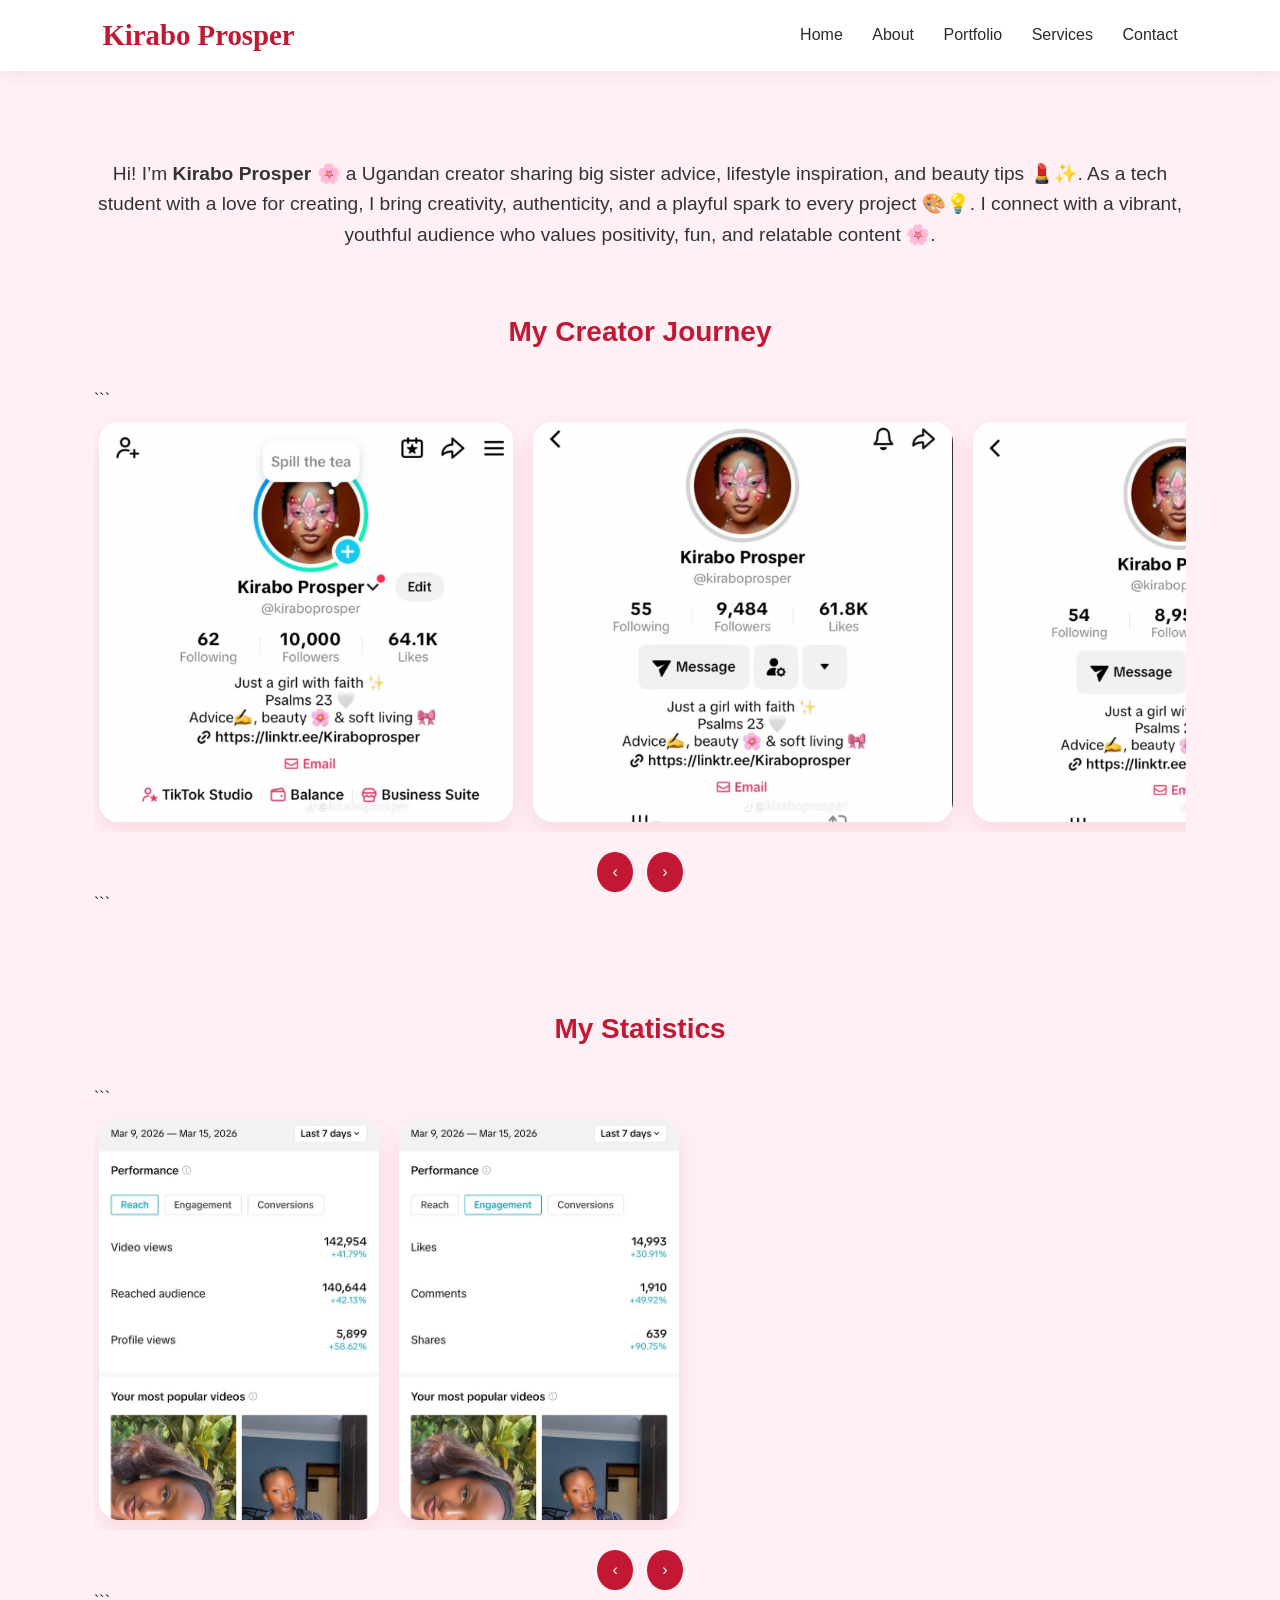
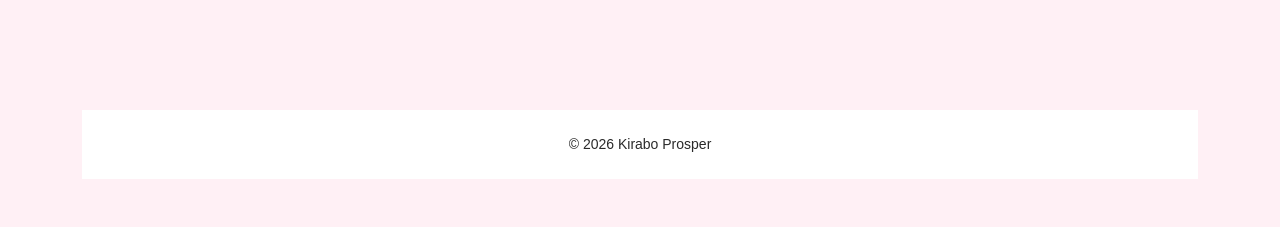
==== about.html @ 95d3f503 "Add files via upload" ====
<!DOCTYPE html>

<html lang="en">
<head>
<meta charset="UTF-8">
<meta name="viewport" content="width=device-width, initial-scale=1.0">
<title>About | Kirabo Prosper</title>

<!-- Bootstrap CSS -->

<link href="https://cdn.jsdelivr.net/npm/bootstrap@5.3.2/dist/css/bootstrap.min.css" rel="stylesheet">

<link rel="stylesheet" href="style.css">


</head>

<body>

<!-- NAVBAR -->
<nav>
    <h2>Kirabo Prosper</h2>
    <div>
        <a href="index.html">Home</a>
        <a href="about.html">About</a>
        <a href="portfolio.html">Portfolio</a>
        <a href="services.html">Services</a>
        <a href="contact.html">Contact</a>
    </div>
</nav>

<!-- STORY SECTION -->

<section class="container py-5">
    <h2 class="section-title"></h2>

<p style="font-size:1.2rem; color:#333; text-align:center; line-height:1.6; animation: fadeIn 2s ease; margin-top:20px;">
  Hi! I’m <strong>Kirabo Prosper</strong> 🌸 a  Ugandan creator sharing big sister advice, lifestyle inspiration, and beauty tips 💄✨. As a tech student with a love for creating, I bring creativity, authenticity, and a playful spark to every project 🎨💡. I connect with a vibrant, youthful audience who values positivity, fun, and relatable content 🌸.
</p>

<style>
  @keyframes fadeIn {
    0% { opacity: 0; transform: translateY(20px); }
    100% { opacity: 1; transform: translateY(0); }
  }
</style>
<!-- GROWTH CAROUSEL -->

<section class="container py-5">
    <h2 class="section-title">My Creator Journey</h2>

```
<div class="insta-carousel" id="growthCarousel">

    <div class="insta-card">
        <img src="images/WhatsApp Image 2026-03-17 at 17.07.10 (1).jpeg">
    </div>

    <div class="insta-card">
        <img src="images/WhatsApp Image 2026-03-17 at 17.07.09 (3).jpeg">
    </div>

    <div class="insta-card">
        <img src="images/WhatsApp Image 2026-03-17 at 17.07.09 (2).jpeg">
    </div>

    <div class="insta-card">
        <img src="images/WhatsApp Image 2026-03-17 at 17.07.09 (1).jpeg">
    </div>

    <div class="insta-card">
        <img src="images/WhatsApp Image 2026-03-17 at 17.07.08.jpeg">
    </div>
    <div class="insta-card">
        <img src="images/WhatsApp Image 2026-03-17 at 17.07.08 (2).jpeg">
    </div>

</div>

<div class="carousel-controls">
    <button onclick="scrollCarousel('growthCarousel', -1)">‹</button>
    <button onclick="scrollCarousel('growthCarousel', 1)">›</button>
</div>
```

</section>

<!-- STATISTICS CAROUSEL -->

<section class="container py-5">
    <h2 class="section-title">My Statistics</h2>

```
<div class="insta-carousel" id="statsCarousel">

    <div class="insta-card">
        <img src="images/WhatsApp Image 2026-03-17 at 17.33.01.jpeg">
    </div>

    <div class="insta-card">
        <img src="images/WhatsApp Image 2026-03-17 at 17.33.08.jpeg">
    </div>

</div>

<div class="carousel-controls">
    <button onclick="scrollCarousel('statsCarousel', -1)">‹</button>
    <button onclick="scrollCarousel('statsCarousel', 1)">›</button>
</div>
```

</section>

<footer class="text-center py-4 bg-white mt-5">
© 2026 Kirabo Prosper
</footer>

<!-- Bootstrap JS -->

<script src="https://cdn.jsdelivr.net/npm/bootstrap@5.3.2/dist/js/bootstrap.bundle.min.js"></script>

<script>
function scrollCarousel(id, direction) {
    const carousel = document.getElementById(id);
    const scrollAmount = 300;
    carousel.scrollBy({
        left: direction * scrollAmount,
        behavior: "smooth"
    });
}
</script>
<script src="script.js"></script>
</body>
</html>
---- style.css ----
:root {
    --cherry: #C21833;
    --soft-pink: #FFF0F5;
    --blush: #F8C8D8;
    --white: #ffffff;
    --text-dark: #2a2a2a;
}

* {
    margin: 0;
    padding: 0;
    box-sizing: border-box;
    font-family: 'Poppins', sans-serif;
}

body {
    background: var(--soft-pink);
    color: var(--text-dark);
}

/* NAVBAR */
nav {
    background: var(--white);
    padding: 18px 8%;
    display: flex;
    justify-content: space-between;
    align-items: center;
    box-shadow: 0 5px 15px rgba(0,0,0,0.05);
}

nav h2 {
   
    color: #C21833;;font-family: 'Playfair Display', serif;
    font-size: 1.8rem;
    font-weight: 700; /* cherry red */
    margin: 0; animation: fadeDown 1s ease;
}



nav a {
    text-decoration: none;
    color: var(--text-dark);
    margin-left: 25px;
    font-weight: 500;
}

nav a:hover {
    color: var(--cherry);
}
/* BANNER IMAGE */
.banner {
    width: 100%;
    overflow: hidden;
}

.banner img {
    width: 100%;
    height: auto;
    display: block;
}
/* HERO */
.hero {
    background: linear-gradient(135deg, var(--blush), var(--white));
    text-align: center;
    padding: 100px 20px;
}

.hero h1 {
    font-size: 42px;
    color: var(--cherry);
}

.hero p {
    margin-top: 15px;
    font-size: 18px;
}

.btn {
    display: inline-block;
    margin-top: 25px;
    padding: 14px 30px;
    border-radius: 50px;
    background: var(--cherry);
    color: white;
    text-decoration: none;
    transition: 0.3s ease;
}

.btn:hover {
    background: #9e1428;
}

/* SECTION */
.section {
    padding: 80px 8%;
}

.section-title {
    text-align: center;
    color: var(--cherry);
    font-size: 28px;
    margin-bottom: 40px;
}

/* CARD GRID */
.grid {
    display: grid;
    grid-template-columns: repeat(auto-fit, minmax(260px, 1fr));
    gap: 25px;
}

.card {
    background: var(--white);
    padding: 30px;
    border-radius: 20px;
    box-shadow: 0 10px 25px rgba(194,24,51,0.08);
    transition: 0.3s ease;
}

.card:hover {
    transform: translateY(-5px);
}

/* FOOTER */
footer {
    text-align: center;
    padding: 30px;
    background: var(--white);
    margin-top: 40px;
    font-size: 14px;
}
/* CAROUSEL */
.carousel-container {
    position: relative;
    overflow: hidden;
}

.carousel-track {
    display: flex;
    transition: transform 0.5s ease;
}

.carousel-item {
    min-width: 100%;
    background: white;
    padding: 40px;
    border-radius: 20px;
    box-shadow: 0 10px 25px rgba(194,24,51,0.08);
    text-align: center;
}

.carousel-item img {
    width: 100%;
    border-radius: 15px;
}

.carousel-btn {
    position: absolute;
    top: 50%;
    transform: translateY(-50%);
    background: #C21833;
    color: white;
    border: none;
    padding: 10px 15px;
    cursor: pointer;
    border-radius: 50%;
}

.carousel-btn.left { left: 10px; }
.carousel-btn.right { right: 10px; }

@media (max-width: 768px) {
    .carousel-item {
        padding: 20px;
    }
}
/* Section Title */
.section-title {
    color: var(--cherry);
    font-weight: 600;
    margin-bottom: 40px;
    text-align: center;
}

/* Instagram Style Carousel */
.insta-carousel {
    display: flex;
    gap: 20px;
    overflow-x: auto;
    scroll-behavior: smooth;
    padding: 10px 5px;
}

.insta-carousel::-webkit-scrollbar {
    display: none;
}

.insta-card {
    min-width: 280px;
    flex: 0 0 auto;
    border-radius: 20px;
    overflow: hidden;
    background: white;
    box-shadow: 0 10px 25px rgba(194,24,51,0.1);
}

.insta-card img {
    width: 100%;
    height: 400px;
    object-fit: cover;
}


.carousel-controls {
    text-align: center;
    margin-top: 20px;
}

.carousel-controls button {
    background: var(--cherry);
    color: white;
    border: none;
    padding: 8px 15px;
    margin: 0 5px;
    border-radius: 50%;
    cursor: pointer;
}
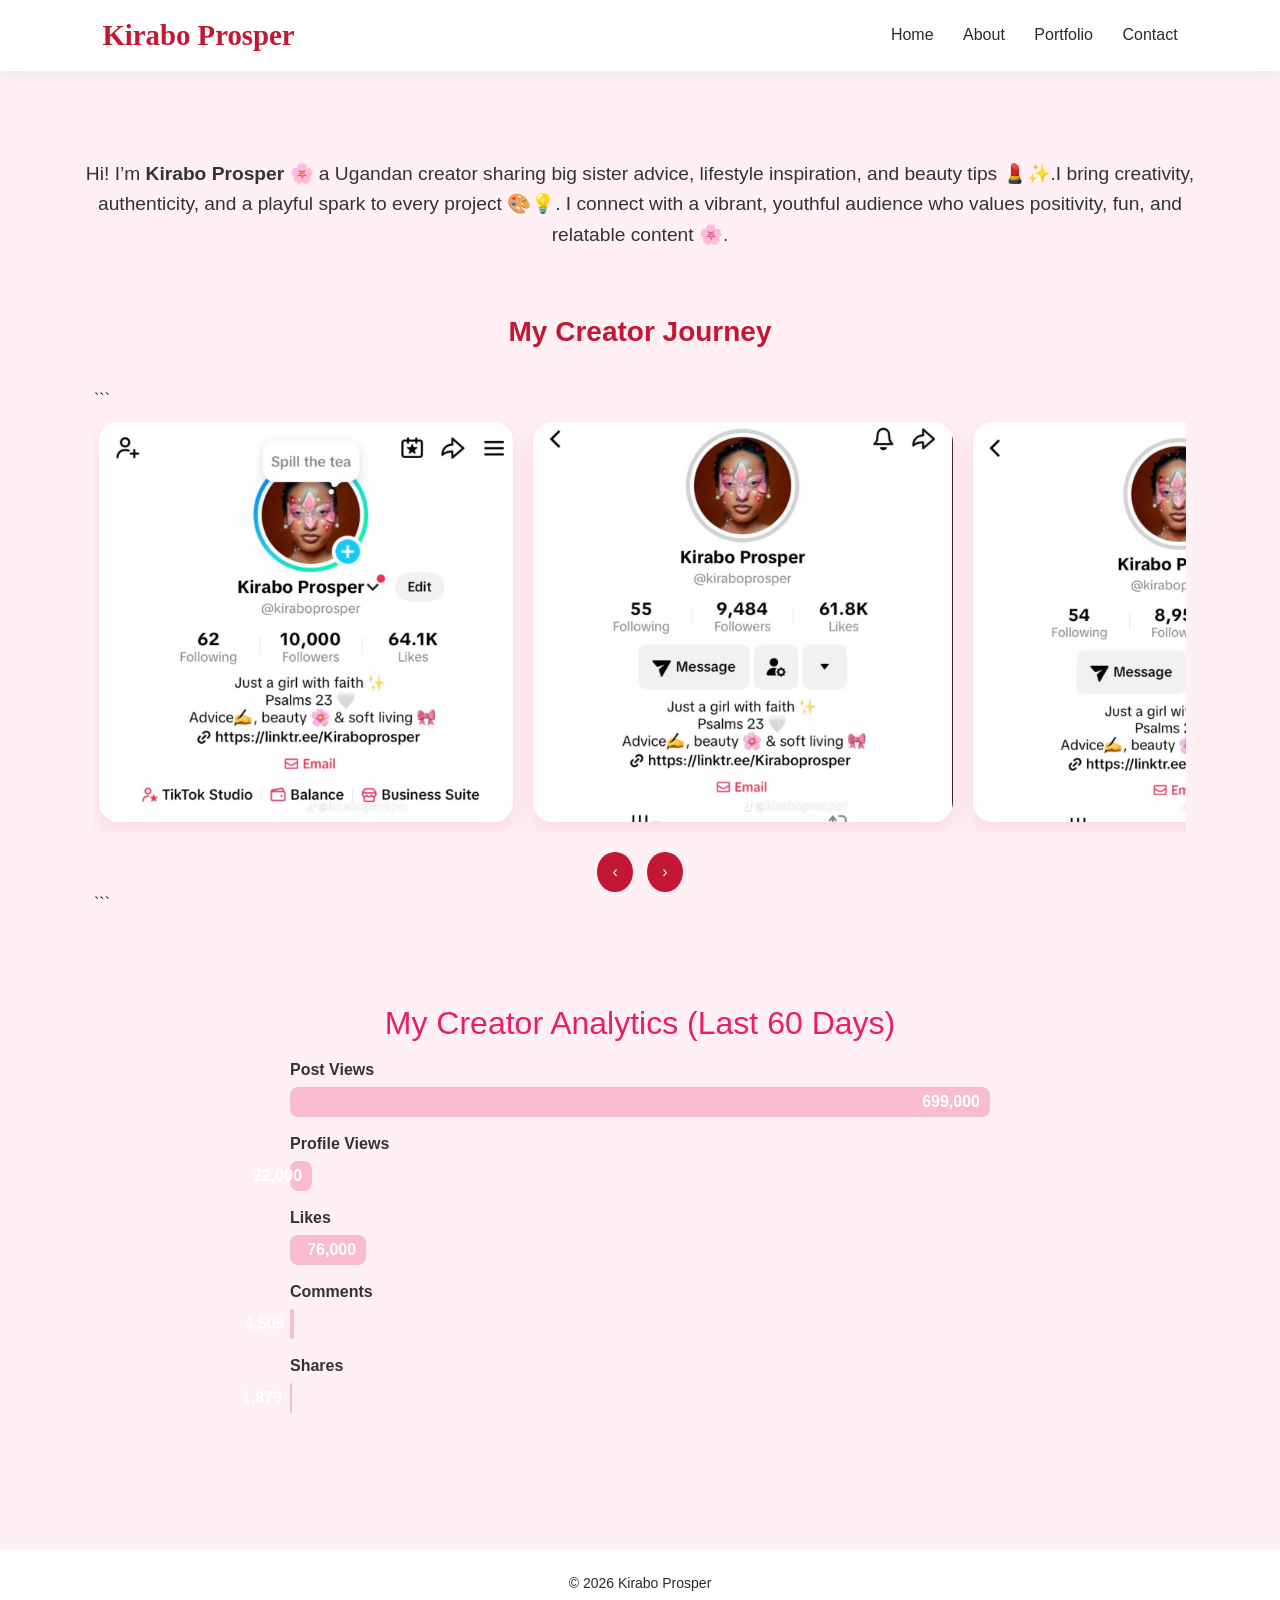
==== commit f261e2da: "Update about.html" ====
--- a/about.html
+++ b/about.html
@@ -14,7 +14,34 @@
 
 
 </head>
+<style>
+.stat-bar {
+  margin: 15px 0;
+}
 
+.label {
+  display: block;
+  margin-bottom: 5px;
+  font-weight: bold;
+  color: #333;
+}
+
+.bar {
+  background-color: #f8bbd0; /* Soft pink */
+  border-radius: 8px;
+  position: relative;
+  height: 30px;
+}
+
+.bar span {
+  position: absolute;
+  right: 10px;
+  top: 50%;
+  transform: translateY(-50%);
+  font-weight: bold;
+  color: #fff;
+}
+</style>
 <body>
 
 <!-- NAVBAR -->
@@ -24,7 +51,6 @@
         <a href="index.html">Home</a>
         <a href="about.html">About</a>
         <a href="portfolio.html">Portfolio</a>
-        <a href="services.html">Services</a>
         <a href="contact.html">Contact</a>
     </div>
 </nav>
@@ -35,7 +61,7 @@
     <h2 class="section-title"></h2>
 
 <p style="font-size:1.2rem; color:#333; text-align:center; line-height:1.6; animation: fadeIn 2s ease; margin-top:20px;">
-  Hi! I’m <strong>Kirabo Prosper</strong> 🌸 a  Ugandan creator sharing big sister advice, lifestyle inspiration, and beauty tips 💄✨. As a tech student with a love for creating, I bring creativity, authenticity, and a playful spark to every project 🎨💡. I connect with a vibrant, youthful audience who values positivity, fun, and relatable content 🌸.
+  Hi! I’m <strong>Kirabo Prosper</strong> 🌸 a  Ugandan creator sharing big sister advice, lifestyle inspiration, and beauty tips 💄✨.I bring creativity, authenticity, and a playful spark to every project 🎨💡. I connect with a vibrant, youthful audience who values positivity, fun, and relatable content 🌸.
 </p>
 
 <style>
@@ -85,29 +111,37 @@
 
 </section>
 
-<!-- STATISTICS CAROUSEL -->
+<!-- Creator Portfolio Stats Graph -->
+<section id="creator-stats" style="max-width: 700px; margin: 40px auto; font-family: Arial, sans-serif;">
+  <h2 style="text-align: center; color: #e91e63;">My Creator Analytics (Last 60 Days)</h2>
+  
+  <div class="stat-bar">
+    <span class="label">Post Views</span>
+    <div class="bar" style="width: 100%;"><span>699,000</span></div>
+  </div>
+  
+  <div class="stat-bar">
+    <span class="label">Profile Views</span>
+    <div class="bar" style="width: 3.15%;"><span>22,000</span></div>
+  </div>
+  
+  <div class="stat-bar">
+    <span class="label">Likes</span>
+    <div class="bar" style="width: 10.88%;"><span>76,000</span></div>
+  </div>
+  
+  <div class="stat-bar">
+    <span class="label">Comments</span>
+    <div class="bar" style="width: 0.64%;"><span>4,505</span></div>
+  </div>
+  
+  <div class="stat-bar">
+    <span class="label">Shares</span>
+    <div class="bar" style="width: 0.27%;"><span>1,879</span></div>
+  </div>
+</section>
 
-<section class="container py-5">
-    <h2 class="section-title">My Statistics</h2>
 
-```
-<div class="insta-carousel" id="statsCarousel">
-
-    <div class="insta-card">
-        <img src="images/WhatsApp Image 2026-03-17 at 17.33.01.jpeg">
-    </div>
-
-    <div class="insta-card">
-        <img src="images/WhatsApp Image 2026-03-17 at 17.33.08.jpeg">
-    </div>
-
-</div>
-
-<div class="carousel-controls">
-    <button onclick="scrollCarousel('statsCarousel', -1)">‹</button>
-    <button onclick="scrollCarousel('statsCarousel', 1)">›</button>
-</div>
-```
 
 </section>
 
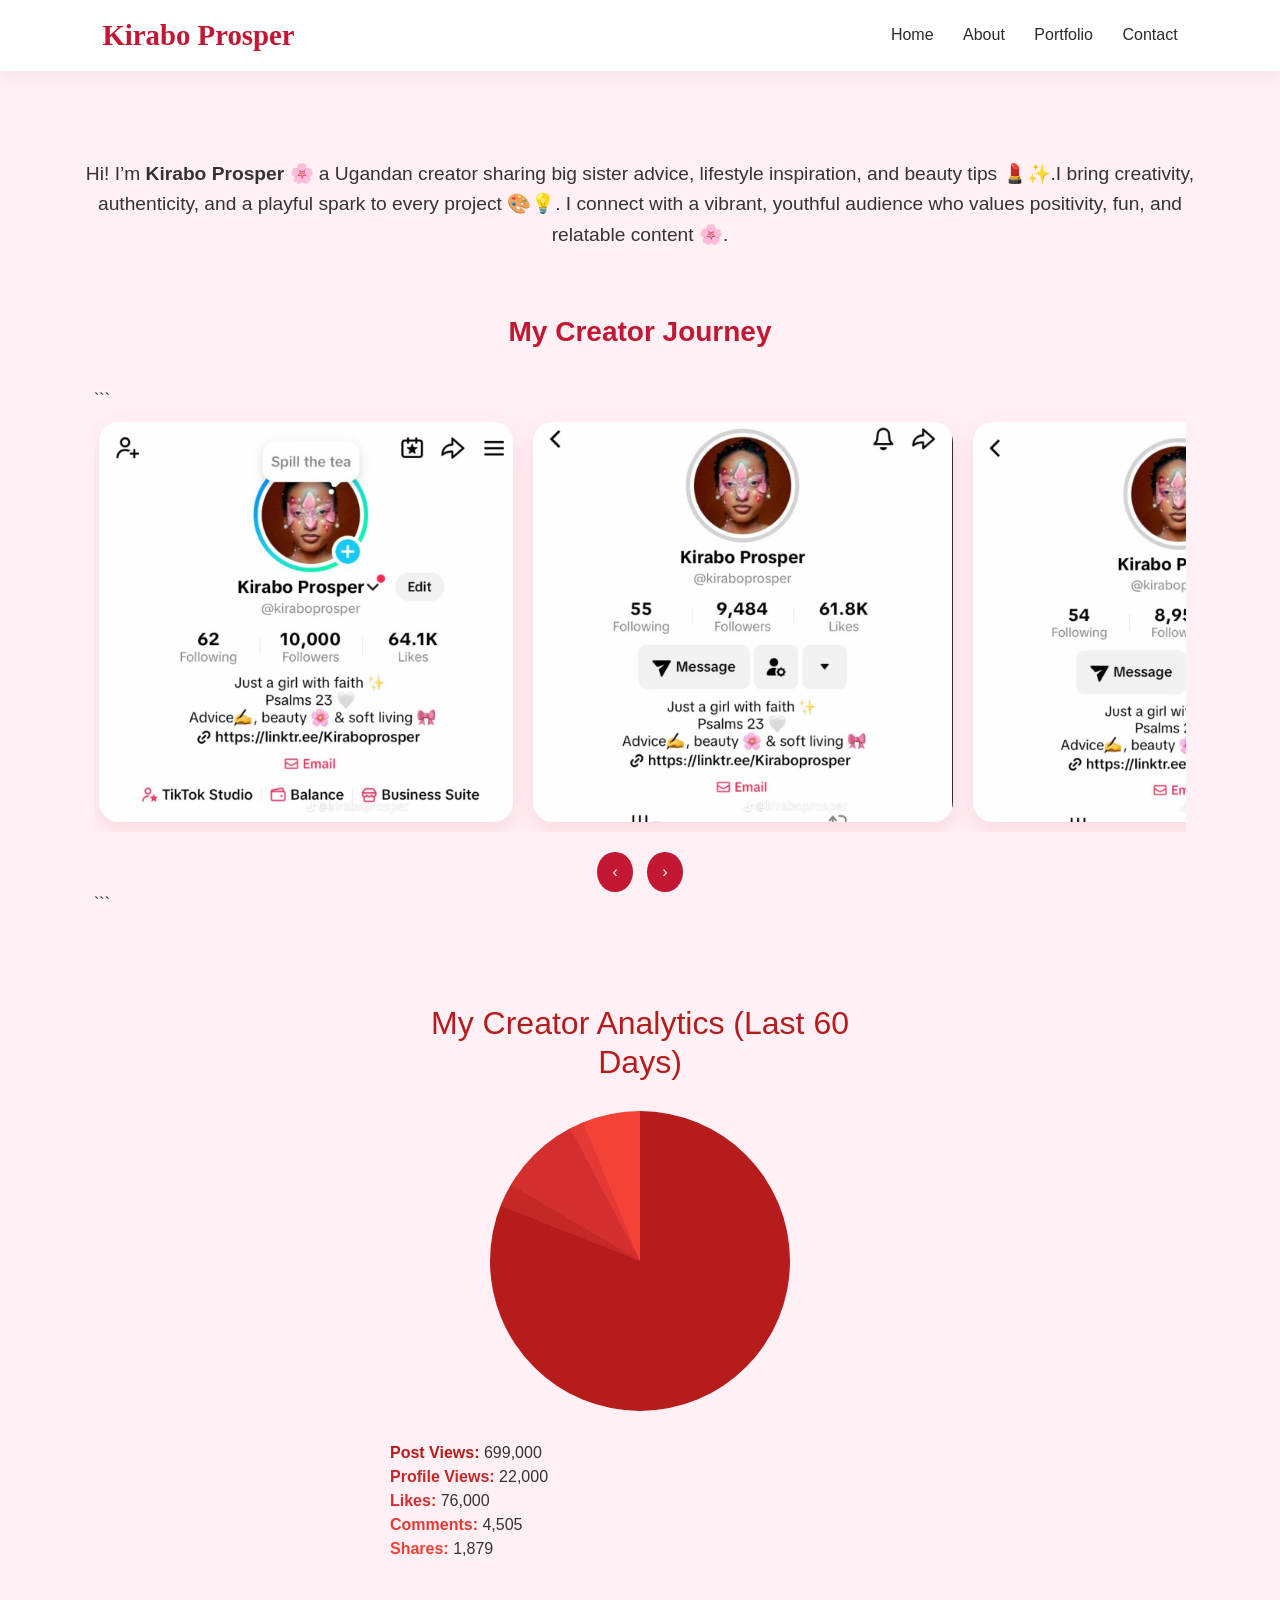
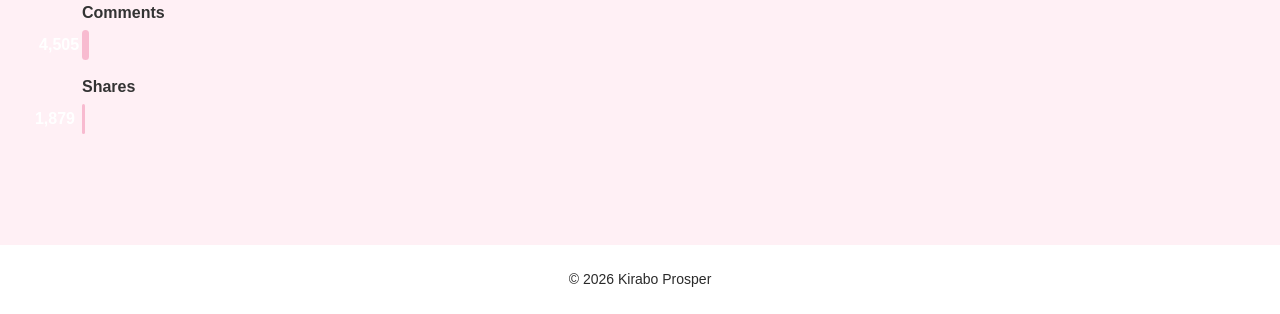
==== commit 875c11a3: "Update about.html" ====
--- a/about.html
+++ b/about.html
@@ -111,25 +111,28 @@
 
 </section>
 
-<!-- Creator Portfolio Stats Graph -->
-<section id="creator-stats" style="max-width: 700px; margin: 40px auto; font-family: Arial, sans-serif;">
-  <h2 style="text-align: center; color: #e91e63;">My Creator Analytics (Last 60 Days)</h2>
+  <!-- Creator Portfolio Pie Chart -->
+<section id="creator-stats-pie" style="max-width: 500px; margin: 40px auto; font-family: Arial, sans-serif; text-align:center;">
+  <h2 style="color: #b71c1c;">My Creator Analytics (Last 60 Days)</h2>
   
-  <div class="stat-bar">
-    <span class="label">Post Views</span>
-    <div class="bar" style="width: 100%;"><span>699,000</span></div>
+  <div class="pie-chart" style="width: 300px; height: 300px; margin: 30px auto; border-radius: 50%;
+    background: conic-gradient(
+      #b71c1c 0% 81.0%,   /* Post Views: 699,000 / 863,384 total */
+      #c62828 81.0% 83.5%, /* Profile Views: 22,000 */
+      #d32f2f 83.5% 92.3%, /* Likes: 76,000 */
+      #e53935 92.3% 93.8%, /* Comments: 4,505 */
+      #f44336 93.8% 95.0%  /* Shares: 1,879 */
+    );">
   </div>
-  
-  <div class="stat-bar">
-    <span class="label">Profile Views</span>
-    <div class="bar" style="width: 3.15%;"><span>22,000</span></div>
-  </div>
-  
-  <div class="stat-bar">
-    <span class="label">Likes</span>
-    <div class="bar" style="width: 10.88%;"><span>76,000</span></div>
-  </div>
-  
+
+  <ul style="list-style: none; padding: 0; margin-top: 20px; color: #333; text-align:left;">
+    <li><strong style="color:#b71c1c;">Post Views:</strong> 699,000</li>
+    <li><strong style="color:#c62828;">Profile Views:</strong> 22,000</li>
+    <li><strong style="color:#d32f2f;">Likes:</strong> 76,000</li>
+    <li><strong style="color:#e53935;">Comments:</strong> 4,505</li>
+    <li><strong style="color:#f44336;">Shares:</strong> 1,879</li>
+  </ul>
+</section>
   <div class="stat-bar">
     <span class="label">Comments</span>
     <div class="bar" style="width: 0.64%;"><span>4,505</span></div>
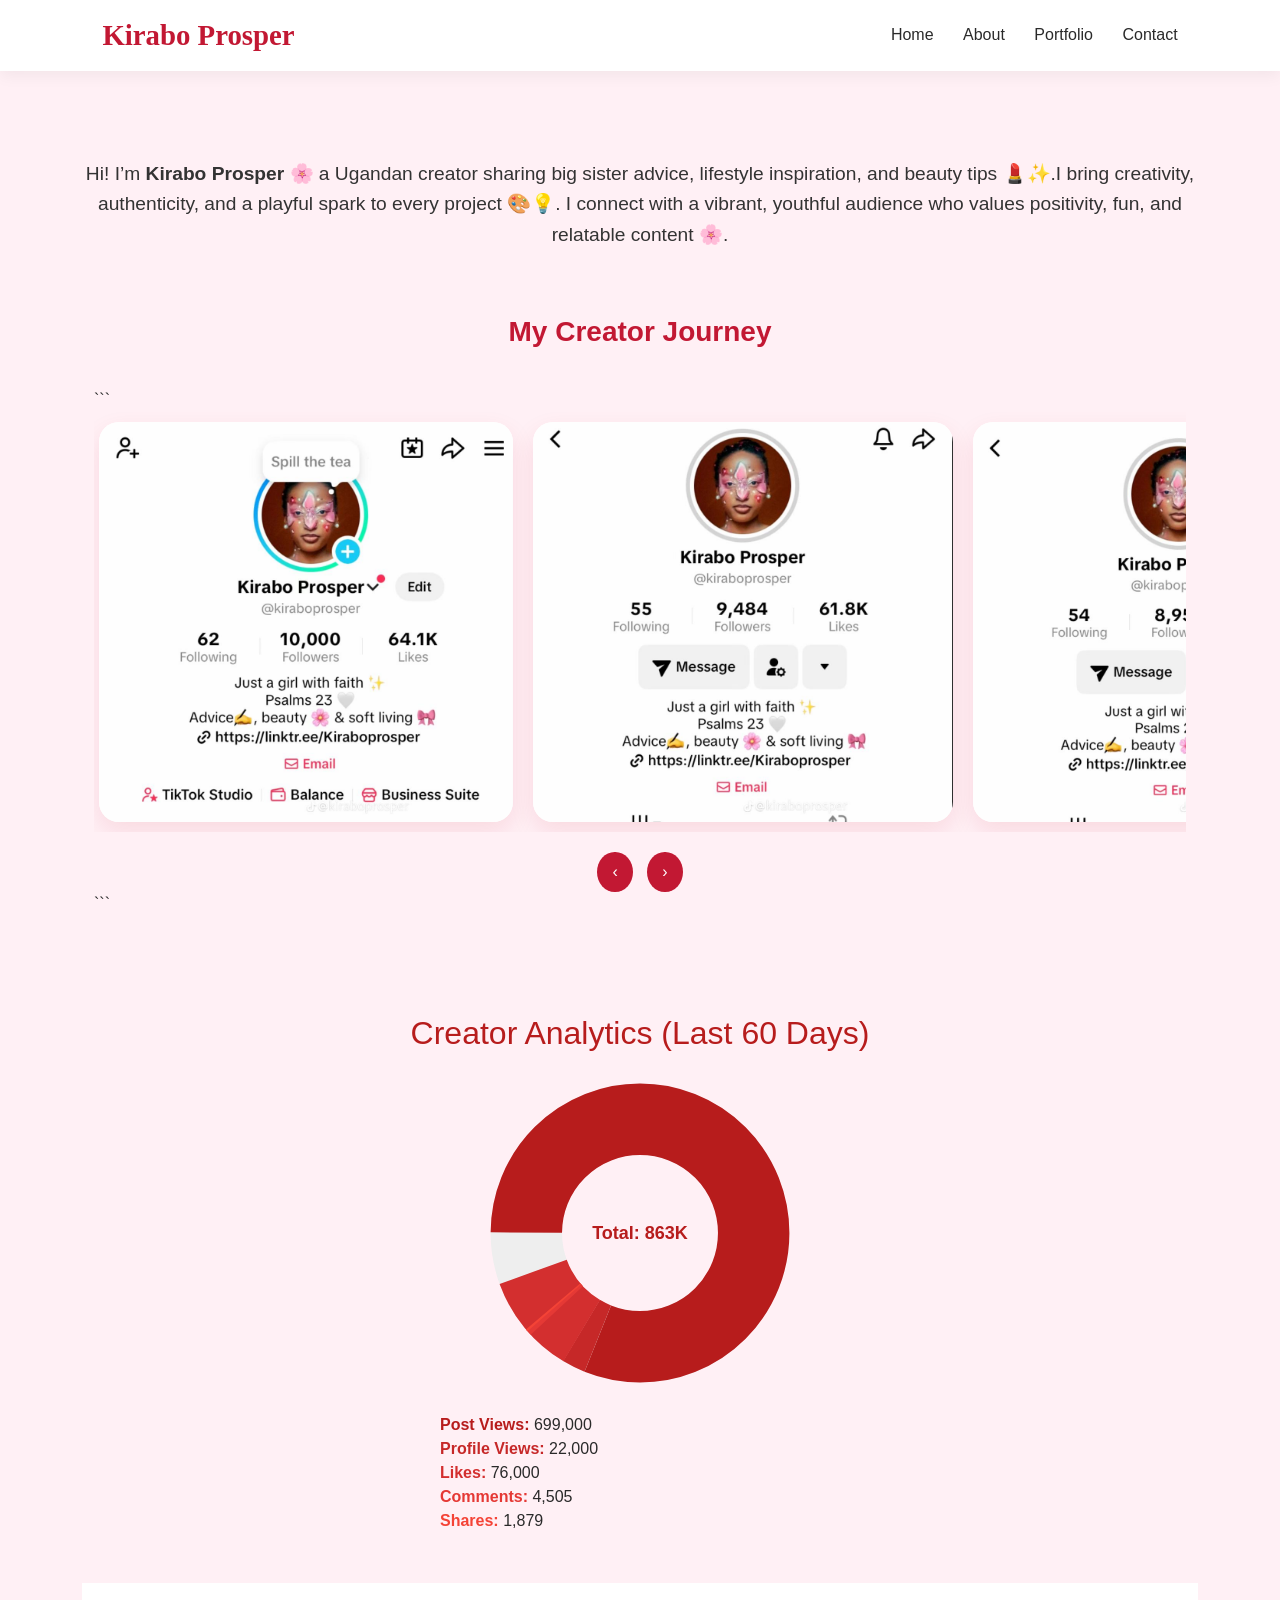
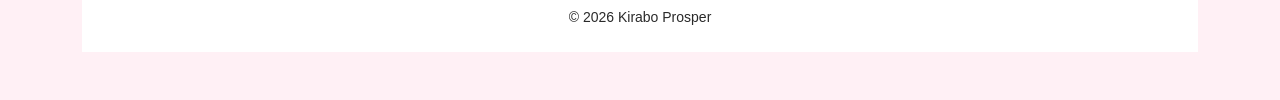
==== commit 6ea0cd5f: "Update about.html" ====
--- a/about.html
+++ b/about.html
@@ -110,44 +110,37 @@
 ```
 
 </section>
+<section id="creator-analytics" style="max-width:600px; margin:50px auto; font-family: Arial, sans-serif; text-align:center;">
+  <h2 style="color:#b71c1c; margin-bottom:30px;">Creator Analytics (Last 60 Days)</h2>
 
-  <!-- Creator Portfolio Pie Chart -->
-<section id="creator-stats-pie" style="max-width: 500px; margin: 40px auto; font-family: Arial, sans-serif; text-align:center;">
-  <h2 style="color: #b71c1c;">My Creator Analytics (Last 60 Days)</h2>
-  
-  <div class="pie-chart" style="width: 300px; height: 300px; margin: 30px auto; border-radius: 50%;
-    background: conic-gradient(
-      #b71c1c 0% 81.0%,   /* Post Views: 699,000 / 863,384 total */
-      #c62828 81.0% 83.5%, /* Profile Views: 22,000 */
-      #d32f2f 83.5% 92.3%, /* Likes: 76,000 */
-      #e53935 92.3% 93.8%, /* Comments: 4,505 */
-      #f44336 93.8% 95.0%  /* Shares: 1,879 */
-    );">
+  <div class="donut-container" style="position: relative; width:300px; height:300px; margin:0 auto;">
+    <svg viewBox="0 0 42 42" width="300" height="300">
+      <circle cx="21" cy="21" r="15.9155" fill="transparent" stroke="#eee" stroke-width="10"/>
+      <circle cx="21" cy="21" r="15.9155" fill="transparent" stroke="#b71c1c" stroke-width="10"
+              stroke-dasharray="81 19" stroke-dashoffset="25" transform="rotate(-90 21 21)"/>
+      <circle cx="21" cy="21" r="15.9155" fill="transparent" stroke="#c62828" stroke-width="10"
+              stroke-dasharray="2.55 97.45" stroke-dashoffset="-56" transform="rotate(-90 21 21)"/>
+      <circle cx="21" cy="21" r="15.9155" fill="transparent" stroke="#d32f2f" stroke-width="10"
+              stroke-dasharray="10.88 89.12" stroke-dashoffset="-58.5" transform="rotate(-90 21 21)"/>
+      <circle cx="21" cy="21" r="15.9155" fill="transparent" stroke="#e53935" stroke-width="10"
+              stroke-dasharray="0.64 99.36" stroke-dashoffset="-63" transform="rotate(-90 21 21)"/>
+      <circle cx="21" cy="21" r="15.9155" fill="transparent" stroke="#f44336" stroke-width="10"
+              stroke-dasharray="0.27 99.73" stroke-dashoffset="-63.5" transform="rotate(-90 21 21)"/>
+    </svg>
+
+    <div style="position:absolute; top:50%; left:50%; transform:translate(-50%, -50%); font-size:18px; font-weight:bold; color:#b71c1c;">
+      Total: 863K
+    </div>
   </div>
 
-  <ul style="list-style: none; padding: 0; margin-top: 20px; color: #333; text-align:left;">
-    <li><strong style="color:#b71c1c;">Post Views:</strong> 699,000</li>
-    <li><strong style="color:#c62828;">Profile Views:</strong> 22,000</li>
-    <li><strong style="color:#d32f2f;">Likes:</strong> 76,000</li>
-    <li><strong style="color:#e53935;">Comments:</strong> 4,505</li>
-    <li><strong style="color:#f44336;">Shares:</strong> 1,879</li>
+  <ul style="list-style:none; padding:0; margin-top:30px; text-align:left; max-width:400px; margin-left:auto; margin-right:auto;">
+    <li><span style="color:#b71c1c; font-weight:bold;">Post Views:</span> 699,000</li>
+    <li><span style="color:#c62828; font-weight:bold;">Profile Views:</span> 22,000</li>
+    <li><span style="color:#d32f2f; font-weight:bold;">Likes:</span> 76,000</li>
+    <li><span style="color:#e53935; font-weight:bold;">Comments:</span> 4,505</li>
+    <li><span style="color:#f44336; font-weight:bold;">Shares:</span> 1,879</li>
   </ul>
 </section>
-  <div class="stat-bar">
-    <span class="label">Comments</span>
-    <div class="bar" style="width: 0.64%;"><span>4,505</span></div>
-  </div>
-  
-  <div class="stat-bar">
-    <span class="label">Shares</span>
-    <div class="bar" style="width: 0.27%;"><span>1,879</span></div>
-  </div>
-</section>
-
-
-
-</section>
-
 <footer class="text-center py-4 bg-white mt-5">
 © 2026 Kirabo Prosper
 </footer>
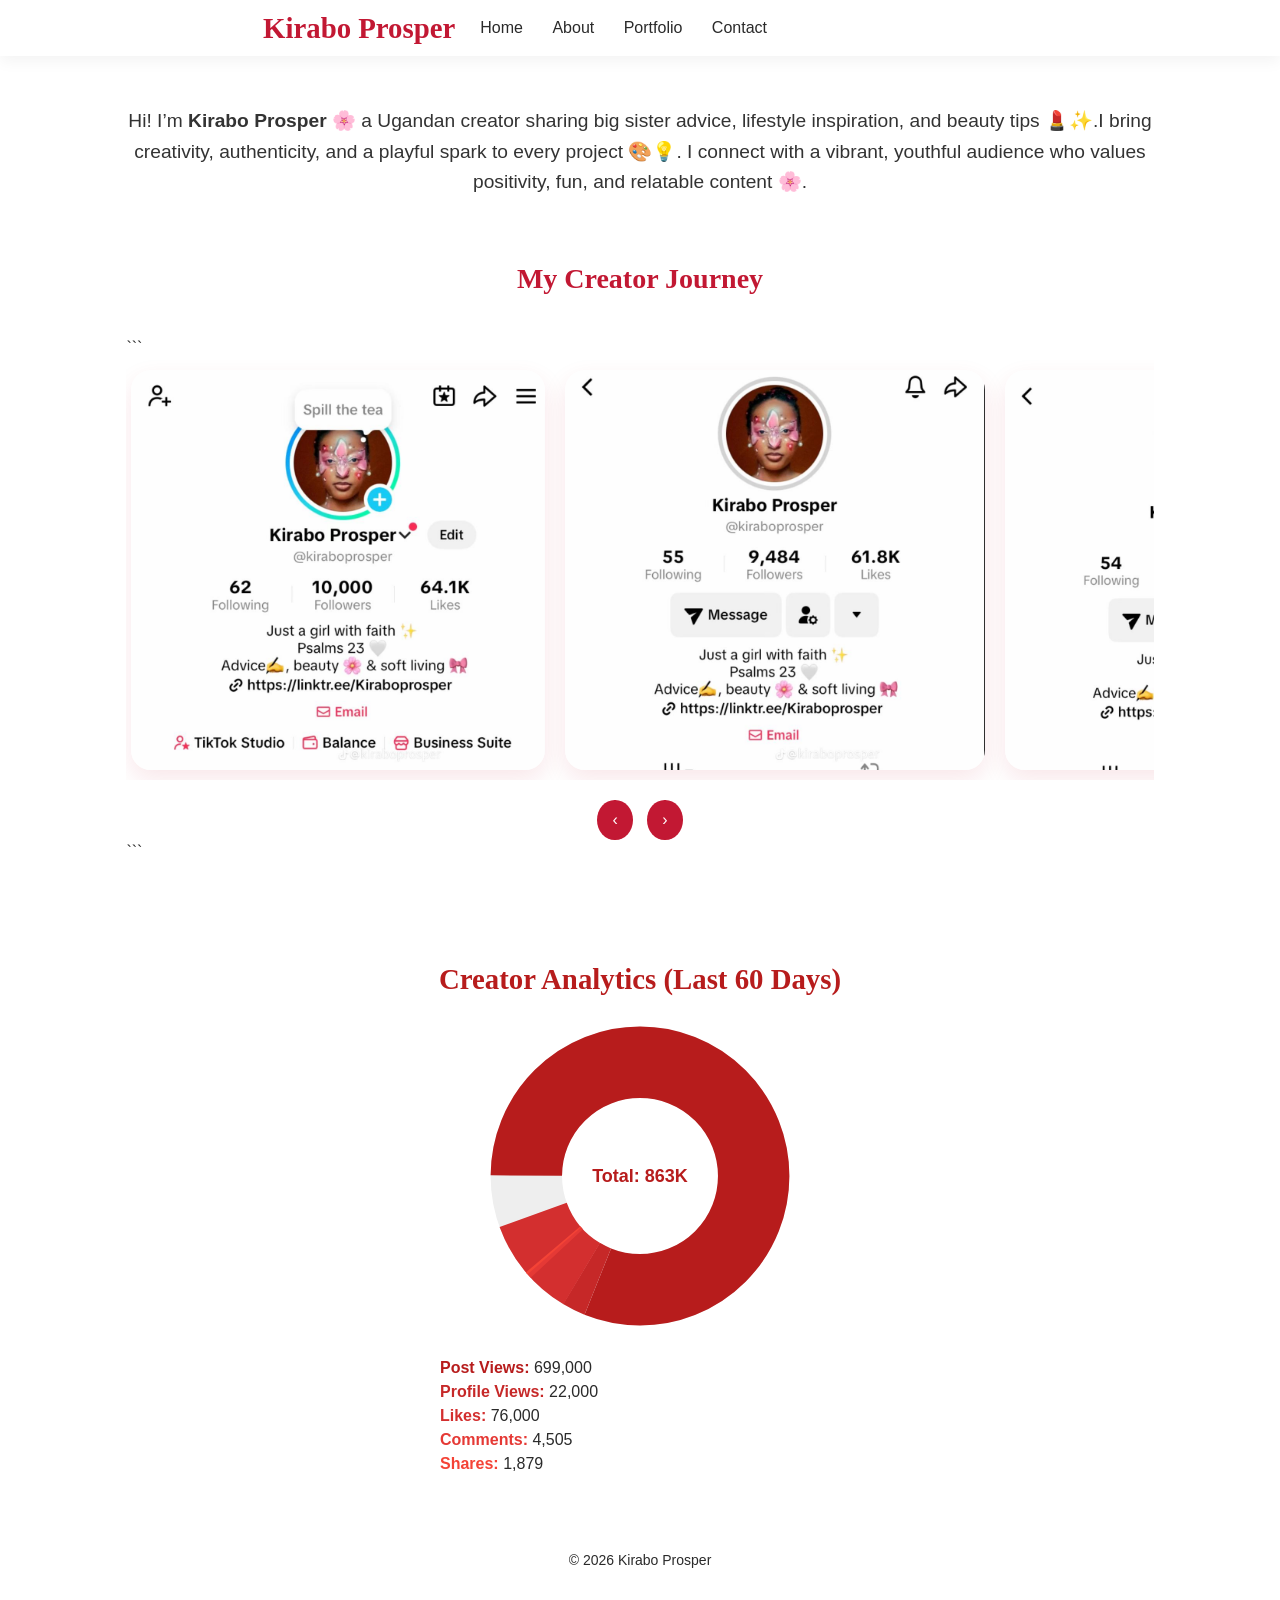
==== commit 3e181f78: "Update about.html" ====
--- a/about.html
+++ b/about.html
@@ -45,7 +45,17 @@
 <body>
 
 <!-- NAVBAR -->
-<nav>
+<nav> <nav id="navbar" class="navbar navbar-expand-lg fixed-top">
+  <div class="container">
+    <a class="navbar-brand text-white fw-bold" href="#">kirabo prosper</a>
+
+    <!-- Toggler button -->
+    <button class="navbar-toggler" type="button" data-bs-toggle="collapse" data-bs-target="#navbarMenu">
+      <span class="navbar-toggler-icon"></span>
+    </button>
+
+    <!-- Collapsible menu -->
+    <div class="collapse navbar-collapse" id="navbarMenu">
     <h2>Kirabo Prosper</h2>
     <div>
         <a href="index.html">Home</a>
